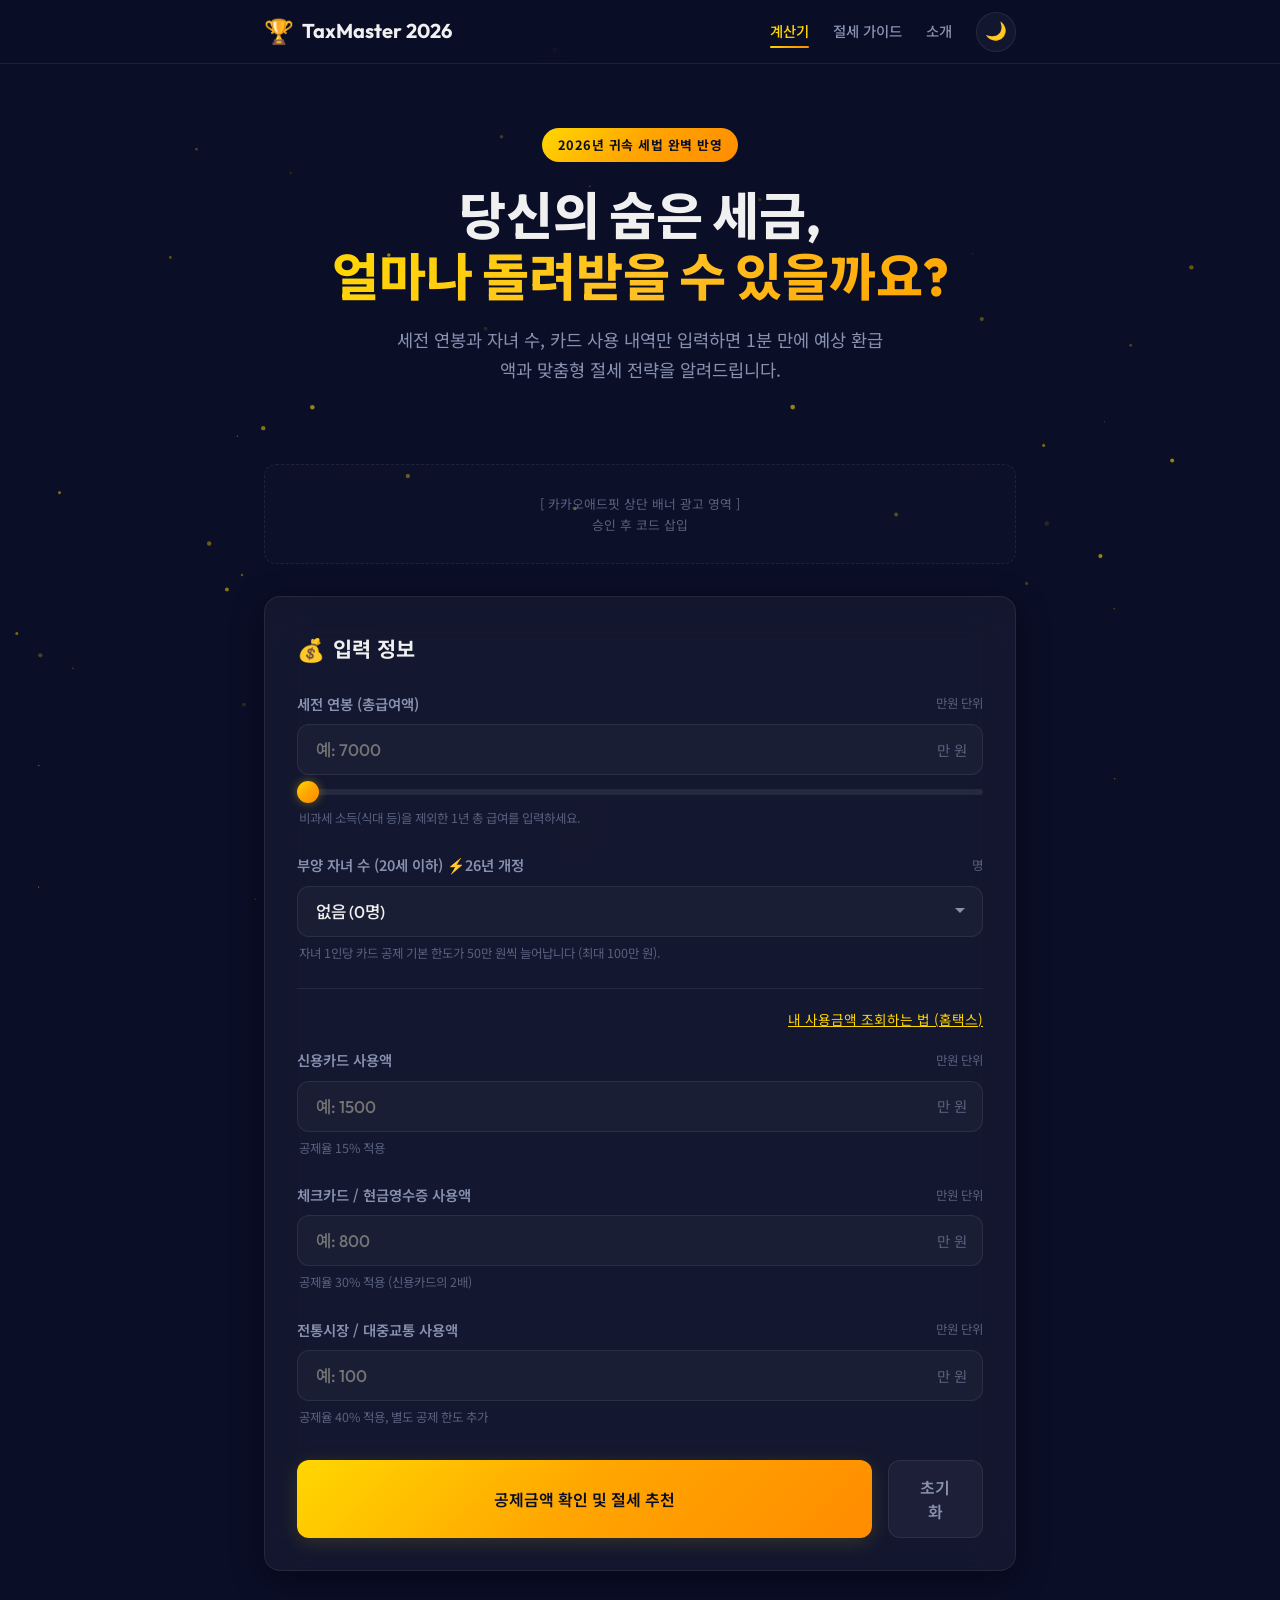
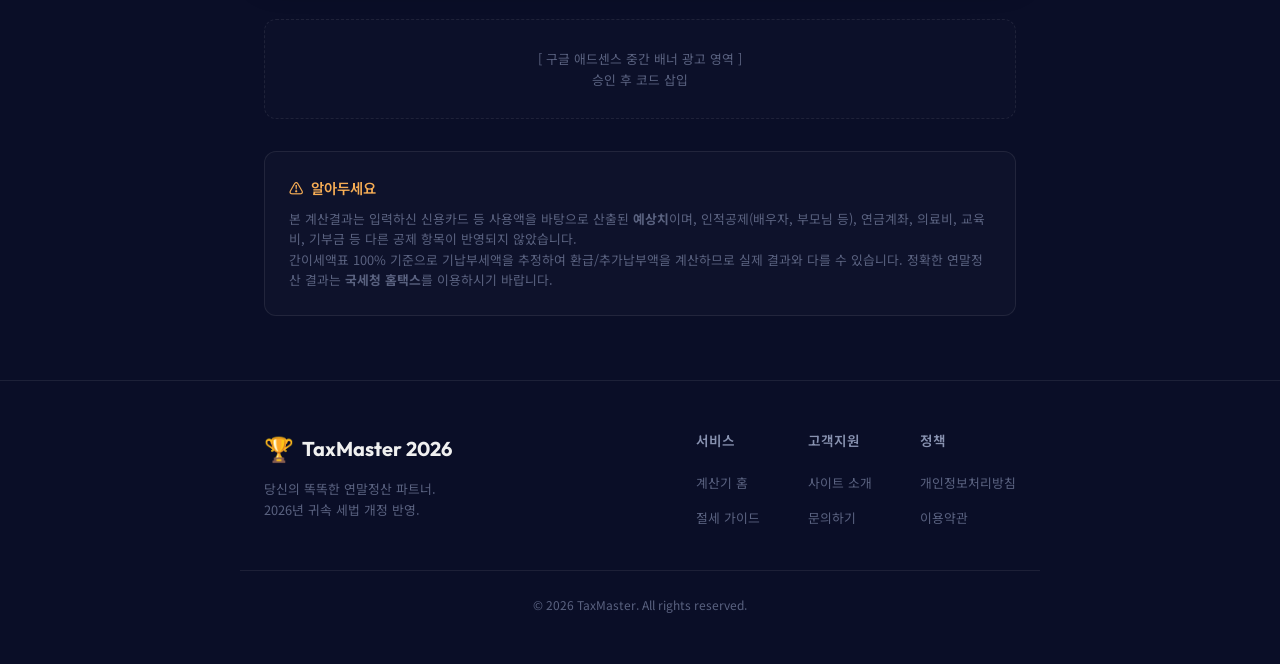
==== index.html @ 2ba4ce47 "Initial commit: TaxMaster 2026 Calculator" ====
<!DOCTYPE html>
<html lang="ko" data-theme="dark">
<head>
  <meta charset="UTF-8">
  <meta name="viewport" content="width=device-width, initial-scale=1.0">
  <title>2026 연말정산 절세 도우미 | 예상 환급액 계산기</title>
  <meta name="description" content="2026년 귀속 연말정산 절세 도우미. 세전 연봉, 부양 자녀 수, 신용카드, 현금영수증 사용액을 입력하고 예상 환급액과 절세 추천사항을 확인하세요.">
  <meta name="keywords" content="2026 연말정산, 연말정산 계산기, 신용카드 소득공제, 절세 도우미, 환급액 계산">
  
  <!-- Fonts -->
  <link rel="preconnect" href="https://fonts.googleapis.com">
  <link rel="preconnect" href="https://fonts.gstatic.com" crossorigin>
  <link href="https://fonts.googleapis.com/css2?family=Noto+Sans+KR:wght@400;500;700&family=Outfit:wght@400;600;700;800&display=swap" rel="stylesheet">
  
  <!-- CSS -->
  <link rel="stylesheet" href="css/style.css">
</head>
<body>
  <!-- Background Particles -->
  <canvas id="particles"></canvas>

  <!-- Header -->
  <header class="header">
    <div class="container">
      <a href="index.html" class="logo">
        <span class="logo-icon">🏆</span>
        <span>TaxMaster 2026</span>
      </a>
      
      <button id="menuToggle" class="menu-toggle">☰</button>
      
      <nav id="navMenu" class="nav">
        <a href="index.html" class="active">계산기</a>
        <a href="guide.html">절세 가이드</a>
        <a href="about.html">소개</a>
        <div class="header-actions">
          <button id="themeToggle" class="theme-toggle" aria-label="테마 전환">🌙</button>
        </div>
      </nav>
    </div>
  </header>

  <!-- Hero -->
  <section class="hero container">
    <div class="hero-badge">2026년 귀속 세법 완벽 반영</div>
    <h1>당신의 숨은 세금,<br><span class="gold-text">얼마나 돌려받을 수 있을까요?</span></h1>
    <p>세전 연봉과 자녀 수, 카드 사용 내역만 입력하면 1분 만에 예상 환급액과 맞춤형 절세 전략을 알려드립니다.</p>
  </section>

  <!-- AD AREA (Top) -->
  <div class="container">
    <div class="ad-slot">
      <!-- 카카오 애드핏 광고 슬롯 (임시 placeholder) -->
      [ 카카오애드핏 상단 배너 광고 영역 ]<br>승인 후 코드 삽입
      <!-- 실제 적용 시 아래 코드 사용
      <ins class="kakao_ad_area" style="display:none;" data-ad-unit="YOUR_ID" data-ad-width="320" data-ad-height="100"></ins>
      <script type="text/javascript" src="//t1.daumcdn.net/kas/static/ba.min.js" async></script>
      -->
    </div>
  </div>

  <!-- Calculator Input -->
  <main class="container calculator-section">
    <div class="glass-card">
      <div class="section-title">
        <span class="icon">💰</span> 입력 정보
      </div>
      
      <!-- Input 1: Gross Salary -->
      <div class="input-group">
        <label for="inputGross">
          <span>세전 연봉 (총급여액)</span>
          <span class="unit">만원 단위</span>
        </label>
        <div class="input-wrapper">
          <input type="text" id="inputGross" placeholder="예: 7000">
          <span class="suffix">만 원</span>
        </div>
        <input type="range" id="sliderGross" min="0" max="3000" step="10" value="0">
        <div class="input-hint">비과세 소득(식대 등)을 제외한 1년 총 급여를 입력하세요.</div>
      </div>
      
      <!-- Input 2: Children -->
      <div class="input-group">
        <label for="inputChildren">
          <span>부양 자녀 수 (20세 이하) ⚡️26년 개정</span>
          <span class="unit">명</span>
        </label>
        <div class="input-wrapper">
          <select id="inputChildren">
            <option value="0">없음 (0명)</option>
            <option value="1">1명 (+50만 원 공제 한도 확대)</option>
            <option value="2">2명 이상 (+100만 원 공제 한도 확대)</option>
          </select>
        </div>
        <div class="input-hint">자녀 1인당 카드 공제 기본 한도가 50만 원씩 늘어납니다 (최대 100만 원).</div>
      </div>

      <div class="detail-divider"></div>

      <!-- Helper text -->
      <div style="margin-bottom: var(--space-md); text-align: right;">
        <button id="hometaxBtn" class="hometax-link-btn">내 사용금액 조회하는 법 (홈택스)</button>
      </div>

      <!-- Input 3: Credit Card -->
      <div class="input-group">
        <label for="inputCredit">
          <span>신용카드 사용액</span>
          <span class="unit">만원 단위</span>
        </label>
        <div class="input-wrapper">
          <input type="text" id="inputCredit" placeholder="예: 1500">
          <span class="suffix">만 원</span>
        </div>
        <div class="input-hint">공제율 15% 적용</div>
      </div>

      <!-- Input 4: Debit / Cash -->
      <div class="input-group">
        <label for="inputDebit">
          <span>체크카드 / 현금영수증 사용액</span>
          <span class="unit">만원 단위</span>
        </label>
        <div class="input-wrapper">
          <input type="text" id="inputDebit" placeholder="예: 800">
          <span class="suffix">만 원</span>
        </div>
        <div class="input-hint">공제율 30% 적용 (신용카드의 2배)</div>
      </div>

      <!-- Input 5: Market / Transport -->
      <div class="input-group">
        <label for="inputMarket">
          <span>전통시장 / 대중교통 사용액</span>
          <span class="unit">만원 단위</span>
        </label>
        <div class="input-wrapper">
          <input type="text" id="inputMarket" placeholder="예: 100">
          <span class="suffix">만 원</span>
        </div>
        <div class="input-hint">공제율 40% 적용, 별도 공제 한도 추가</div>
      </div>

      <!-- Buttons -->
      <div class="btn-group">
        <button id="calcBtn" class="btn btn-primary btn-full">공제금액 확인 및 절세 추천</button>
        <button id="resetBtn" class="btn btn-secondary">초기화</button>
      </div>
    </div>
  </main>

  <!-- Result Section -->
  <section id="resultSection" class="container result-section hidden">
    <!-- Summary Cards -->
    <div class="summary-cards">
      <div class="summary-card deduction">
        <div class="card-label">총 소득공제 예상액</div>
        <div>
          <span id="outTotalDeduction" class="card-value">0</span>
          <span class="card-unit">만 원</span>
        </div>
      </div>
      <div class="summary-card neutral">
        <div class="card-label">예상 결정세액 (연간)</div>
        <div>
          <span id="outDeterminedTax" class="card-value">0</span>
          <span class="card-unit">만 원</span>
        </div>
      </div>
      <div id="diffCard" class="summary-card refund">
        <div id="outDifferenceLabel" class="card-label">예상 환급액</div>
        <div>
          <span id="outDifferenceAmount" class="card-value">0</span>
          <span class="card-unit">만 원</span>
        </div>
      </div>
    </div>

    <!-- Detail Progress -->
    <div class="detail-card">
      <div class="detail-title">
        <span class="icon">📈</span> 공제 한도 달성률
      </div>
      
      <div class="progress-item">
        <div class="progress-header">
          <div class="progress-label">기본 공제 한도 (자녀 수 반영)</div>
          <div id="textBaseLimit" class="progress-value">0 / 0 만 원</div>
        </div>
        <div class="progress-bar">
          <div id="progBaseLimit" class="progress-fill info" style="width: 0%;"></div>
        </div>
      </div>

      <div class="progress-item">
        <div class="progress-header">
          <div class="progress-label">추가 공제 한도 (전통시장/대중교통)</div>
          <div id="textAddLimit" class="progress-value">0 / 0 만 원</div>
        </div>
        <div class="progress-bar">
          <div id="progAddLimit" class="progress-fill success" style="width: 0%;"></div>
        </div>
      </div>
    </div>

    <!-- Recommendations -->
    <div class="detail-card">
      <div class="detail-title">
        <span class="icon">💡</span> 맞춤 절세 추천사항
      </div>
      <ul id="recommendationsList" class="recommendation-list">
        <!-- Rendered via JS -->
      </ul>
    </div>
  </section>

  <!-- AD AREA (Middle) -->
  <div class="container">
    <div class="ad-slot">
      <!-- 구글 애드센스 광고 슬롯 (임시 placeholder) -->
      [ 구글 애드센스 중간 배너 광고 영역 ]<br>승인 후 코드 삽입
    </div>
  </div>

  <!-- Disclaimer -->
  <section class="container">
    <div class="disclaimer">
      <div class="disclaimer-title">
        <span class="icon">⚠️</span> 알아두세요
      </div>
      <p>
        본 계산결과는 입력하신 신용카드 등 사용액을 바탕으로 산출된 <strong>예상치</strong>이며, 인적공제(배우자, 부모님 등), 연금계좌, 의료비, 교육비, 기부금 등 다른 공제 항목이 반영되지 않았습니다.<br>
        간이세액표 100% 기준으로 기납부세액을 추정하여 환급/추가납부액을 계산하므로 실제 결과와 다를 수 있습니다. 정확한 연말정산 결과는 <strong>국세청 홈택스</strong>를 이용하시기 바랍니다.
      </p>
    </div>
  </section>

  <!-- Footer -->
  <footer class="footer">
    <div class="container footer-content">
      <div class="footer-brand">
        <a href="index.html" class="logo">
          <span class="logo-icon">🏆</span>
          <span>TaxMaster 2026</span>
        </a>
        <p>당신의 똑똑한 연말정산 파트너.<br>2026년 귀속 세법 개정 반영.</p>
      </div>
      <div class="footer-links">
        <div class="footer-link-group">
          <h4>서비스</h4>
          <ul>
            <li><a href="index.html">계산기 홈</a></li>
            <li><a href="guide.html">절세 가이드</a></li>
          </ul>
        </div>
        <div class="footer-link-group">
          <h4>고객지원</h4>
          <ul>
            <li><a href="about.html">사이트 소개</a></li>
            <li><a href="contact.html">문의하기</a></li>
          </ul>
        </div>
        <div class="footer-link-group">
          <h4>정책</h4>
          <ul>
            <li><a href="privacy.html">개인정보처리방침</a></li>
            <li><a href="terms.html">이용약관</a></li>
          </ul>
        </div>
      </div>
    </div>
    <div class="container footer-bottom">
      &copy; 2026 TaxMaster. All rights reserved.
    </div>
  </footer>

  <!-- Modal (Hometax Guide) -->
  <div id="hometaxModal" class="modal-overlay">
    <div class="modal">
      <div class="modal-header">
        <h3>국세청 홈택스 조회 방법</h3>
        <button id="closeModal" class="modal-close">&times;</button>
      </div>
      <div class="modal-body">
        <p>자동 입력을 위해서는 공인인증서가 필요하여 개인정보 보호를 위해 지원하지 않습니다. <strong>홈택스에서 1분 만에 확인</strong>하고 직접 입력해 보세요!</p>
        <ol>
          <li><a href="https://www.hometax.go.kr" target="_blank" class="text-gold">국세청 홈택스(hometax.go.kr)</a>에 접속하여 로그인합니다.</li>
          <li>상단 메뉴에서 <strong>[장려금·연말정산·전자기부금] &gt; [연말정산간소화]</strong> 메뉴로 들어갑니다.</li>
          <li>소득·세액공제 자료 조회 버튼을 클릭합니다.</li>
          <li>목록 중 <strong>[신용카드], [직불카드등(체크/현금영수증)], [전통시장/대중교통]</strong> 항목의 금액을 확인합니다.</li>
          <li>확인된 금액을 이 계산기에 만원 단위로 입력해주세요. (예: 1,500,000원 -> 150)</li>
        </ol>
      </div>
    </div>
  </div>

  <!-- Scripts -->
  <script src="js/storage.js"></script>
  <script src="js/calculator.js"></script>
  <script src="js/ui.js"></script>
</body>
</html>
---- css/style.css ----
/* ===================================
   2026 연말정산 절세 도우미
   Golden Wealth Design System
   =================================== */

/* ---- CSS Custom Properties ---- */
:root {
  --bg-primary: #0a0e27;
  --bg-secondary: #0f1535;
  --bg-tertiary: #1a1f4e;
  --glass-bg: rgba(255, 255, 255, 0.04);
  --glass-bg-hover: rgba(255, 255, 255, 0.07);
  --glass-border: rgba(255, 255, 255, 0.08);

  --gold-1: #FFD700;
  --gold-2: #FFA500;
  --gold-3: #DAA520;
  --gold-gradient: linear-gradient(135deg, #FFD700 0%, #FFA500 50%, #FF8C00 100%);
  --gold-gradient-text: linear-gradient(135deg, #FFD700, #FFC125, #FFA500);
  --gold-glow: 0 0 20px rgba(255, 215, 0, 0.3);

  --text-primary: #f0f0f0;
  --text-secondary: #8892b0;
  --text-muted: #5a6280;

  --success: #48bb78;
  --success-bg: rgba(72, 187, 120, 0.1);
  --danger: #fc8181;
  --danger-bg: rgba(252, 129, 129, 0.1);
  --info: #63b3ed;
  --info-bg: rgba(99, 179, 237, 0.1);
  --warning: #f6ad55;

  --space-xs: 4px;
  --space-sm: 8px;
  --space-md: 16px;
  --space-lg: 24px;
  --space-xl: 32px;
  --space-2xl: 48px;
  --space-3xl: 64px;

  --font-sans: 'Noto Sans KR', -apple-system, BlinkMacSystemFont, sans-serif;
  --font-display: 'Outfit', var(--font-sans);

  --radius-sm: 8px;
  --radius-md: 12px;
  --radius-lg: 16px;
  --radius-xl: 24px;
  --radius-full: 9999px;

  --shadow-sm: 0 2px 8px rgba(0, 0, 0, 0.2);
  --shadow-md: 0 4px 16px rgba(0, 0, 0, 0.3);
  --shadow-lg: 0 8px 32px rgba(0, 0, 0, 0.4);
  --shadow-gold: 0 4px 20px rgba(255, 215, 0, 0.15);

  --transition-fast: 150ms cubic-bezier(0.4, 0, 0.2, 1);
  --transition-base: 300ms cubic-bezier(0.4, 0, 0.2, 1);
  --transition-slow: 500ms cubic-bezier(0.4, 0, 0.2, 1);

  --max-width: 800px;
  --header-height: 64px;
}

/* ---- Light Mode ---- */
[data-theme="light"] {
  --bg-primary: #f5f5f0;
  --bg-secondary: #ffffff;
  --bg-tertiary: #e8e8e0;
  --glass-bg: rgba(255, 255, 255, 0.7);
  --glass-bg-hover: rgba(255, 255, 255, 0.85);
  --glass-border: rgba(0, 0, 0, 0.08);
  --gold-gradient: linear-gradient(135deg, #B8860B 0%, #DAA520 50%, #CD853F 100%);
  --gold-gradient-text: linear-gradient(135deg, #B8860B, #CD853F, #8B6914);
  --gold-glow: 0 0 20px rgba(184, 134, 11, 0.2);
  --gold-1: #B8860B;
  --gold-2: #DAA520;
  --text-primary: #1a1a2e;
  --text-secondary: #4a5568;
  --text-muted: #a0aec0;
  --shadow-sm: 0 2px 8px rgba(0, 0, 0, 0.06);
  --shadow-md: 0 4px 16px rgba(0, 0, 0, 0.08);
  --shadow-lg: 0 8px 32px rgba(0, 0, 0, 0.1);
  --shadow-gold: 0 4px 20px rgba(184, 134, 11, 0.1);
}

/* ---- Reset & Base ---- */
*, *::before, *::after {
  margin: 0;
  padding: 0;
  box-sizing: border-box;
}

html {
  font-size: 16px;
  scroll-behavior: smooth;
  -webkit-font-smoothing: antialiased;
  -moz-osx-font-smoothing: grayscale;
}

body {
  font-family: var(--font-sans);
  background-color: var(--bg-primary);
  color: var(--text-primary);
  line-height: 1.7;
  min-height: 100vh;
  overflow-x: hidden;
  transition: background-color var(--transition-base), color var(--transition-base);
}

a {
  color: var(--gold-1);
  text-decoration: none;
  transition: color var(--transition-fast);
}
a:hover { color: var(--gold-2); }

input[type="number"]::-webkit-inner-spin-button,
input[type="number"]::-webkit-outer-spin-button {
  -webkit-appearance: none;
  margin: 0;
}
input[type="number"] { -moz-appearance: textfield; }

/* ---- Particle Canvas ---- */
#particles {
  position: fixed;
  top: 0;
  left: 0;
  width: 100%;
  height: 100%;
  pointer-events: none;
  z-index: 0;
}

/* ---- Layout ---- */
.container {
  max-width: var(--max-width);
  margin: 0 auto;
  padding: 0 var(--space-lg);
  position: relative;
  z-index: 1;
}

/* ---- Header ---- */
.header {
  position: sticky;
  top: 0;
  z-index: 100;
  backdrop-filter: blur(20px);
  -webkit-backdrop-filter: blur(20px);
  background: rgba(10, 14, 39, 0.8);
  border-bottom: 1px solid var(--glass-border);
  height: var(--header-height);
  transition: background var(--transition-base);
}
[data-theme="light"] .header {
  background: rgba(245, 245, 240, 0.85);
}
.header .container {
  display: flex;
  align-items: center;
  justify-content: space-between;
  height: 100%;
}
.logo {
  display: flex;
  align-items: center;
  gap: var(--space-sm);
  font-family: var(--font-display);
  font-weight: 700;
  font-size: 1.25rem;
  color: var(--text-primary);
  text-decoration: none;
}
.logo-icon { font-size: 1.5rem; }
.nav {
  display: flex;
  align-items: center;
  gap: var(--space-lg);
}
.nav a {
  color: var(--text-secondary);
  font-size: 0.9rem;
  font-weight: 500;
  transition: color var(--transition-fast);
  position: relative;
}
.nav a:hover,
.nav a.active {
  color: var(--gold-1);
}
.nav a.active::after {
  content: '';
  position: absolute;
  bottom: -4px;
  left: 0;
  right: 0;
  height: 2px;
  background: var(--gold-gradient);
  border-radius: var(--radius-full);
}
.header-actions {
  display: flex;
  align-items: center;
  gap: var(--space-sm);
}
.theme-toggle {
  background: var(--glass-bg);
  border: 1px solid var(--glass-border);
  color: var(--text-primary);
  width: 40px;
  height: 40px;
  border-radius: var(--radius-full);
  cursor: pointer;
  display: flex;
  align-items: center;
  justify-content: center;
  font-size: 1.1rem;
  transition: var(--transition-fast);
}
.theme-toggle:hover {
  background: var(--glass-bg-hover);
  border-color: var(--gold-1);
}
.menu-toggle {
  display: none;
  background: none;
  border: none;
  color: var(--text-primary);
  font-size: 1.5rem;
  cursor: pointer;
  padding: 4px;
}

/* ---- Hero ---- */
.hero {
  text-align: center;
  padding: var(--space-3xl) 0 var(--space-2xl);
}
.hero-badge {
  display: inline-block;
  background: var(--gold-gradient);
  color: #0a0e27;
  font-size: 0.8rem;
  font-weight: 700;
  padding: 6px 16px;
  border-radius: var(--radius-full);
  margin-bottom: var(--space-lg);
  letter-spacing: 0.5px;
}
.hero h1 {
  font-family: var(--font-display);
  font-size: clamp(2rem, 5vw, 3.2rem);
  font-weight: 800;
  line-height: 1.2;
  margin-bottom: var(--space-md);
}
.gold-text {
  background: var(--gold-gradient-text);
  -webkit-background-clip: text;
  -webkit-text-fill-color: transparent;
  background-clip: text;
}
.hero p {
  font-size: 1.1rem;
  color: var(--text-secondary);
  max-width: 500px;
  margin: 0 auto;
}

/* ---- Glass Card ---- */
.glass-card {
  background: var(--glass-bg);
  backdrop-filter: blur(20px);
  -webkit-backdrop-filter: blur(20px);
  border: 1px solid var(--glass-border);
  border-radius: var(--radius-lg);
  padding: var(--space-xl);
  box-shadow: var(--shadow-lg);
  transition: var(--transition-base);
}
.glass-card:hover {
  border-color: rgba(255, 215, 0, 0.15);
}

/* ---- Calculator Section ---- */
.calculator-section {
  margin-bottom: var(--space-2xl);
}
.section-title {
  display: flex;
  align-items: center;
  gap: var(--space-sm);
  font-size: 1.3rem;
  font-weight: 700;
  margin-bottom: var(--space-lg);
}
.section-title .icon { font-size: 1.4rem; }

/* ---- Input Groups ---- */
.input-group {
  margin-bottom: var(--space-lg);
}
.input-group label {
  display: flex;
  align-items: center;
  justify-content: space-between;
  font-size: 0.9rem;
  font-weight: 600;
  color: var(--text-secondary);
  margin-bottom: var(--space-sm);
}
.input-group label .unit {
  font-size: 0.78rem;
  font-weight: 400;
  color: var(--text-muted);
}
.input-wrapper {
  position: relative;
}
.input-wrapper input[type="text"],
.input-wrapper input[type="number"],
.input-wrapper select {
  width: 100%;
  padding: 14px 60px 14px 18px;
  background: rgba(255, 255, 255, 0.03);
  border: 1px solid var(--glass-border);
  border-radius: var(--radius-md);
  color: var(--text-primary);
  font-size: 1.05rem;
  font-family: var(--font-display);
  font-weight: 500;
  transition: var(--transition-fast);
  outline: none;
}
[data-theme="light"] .input-wrapper input[type="text"],
[data-theme="light"] .input-wrapper input[type="number"],
[data-theme="light"] .input-wrapper select {
  background: rgba(0, 0, 0, 0.02);
}
.input-wrapper input:focus,
.input-wrapper select:focus {
  border-color: var(--gold-1);
  box-shadow: var(--gold-glow);
  background: rgba(255, 215, 0, 0.03);
}
.input-wrapper .suffix {
  position: absolute;
  right: 16px;
  top: 50%;
  transform: translateY(-50%);
  color: var(--text-muted);
  font-size: 0.9rem;
  pointer-events: none;
}
.input-wrapper select {
  cursor: pointer;
  appearance: none;
  -webkit-appearance: none;
  padding-right: 40px;
  background-image: url("data:image/svg+xml,%3Csvg xmlns='http://www.w3.org/2000/svg' width='12' height='12' viewBox='0 0 12 12'%3E%3Cpath fill='%238892b0' d='M6 8L1 3h10z'/%3E%3C/svg%3E");
  background-repeat: no-repeat;
  background-position: right 16px center;
}
.input-wrapper select option {
  background: var(--bg-secondary);
  color: var(--text-primary);
}
[data-theme="light"] .input-wrapper select option {
  background: #fff;
  color: #1a1a2e;
}
.input-hint {
  font-size: 0.78rem;
  color: var(--text-muted);
  margin-top: 6px;
  padding-left: 2px;
}

/* ---- Slider ---- */
input[type="range"] {
  -webkit-appearance: none;
  width: 100%;
  height: 6px;
  background: var(--glass-border);
  border-radius: var(--radius-full);
  outline: none;
  margin-top: var(--space-sm);
  cursor: pointer;
}
input[type="range"]::-webkit-slider-thumb {
  -webkit-appearance: none;
  width: 22px;
  height: 22px;
  background: var(--gold-gradient);
  border-radius: 50%;
  cursor: pointer;
  box-shadow: 0 0 10px rgba(255, 215, 0, 0.4);
  transition: transform var(--transition-fast);
}
input[type="range"]::-webkit-slider-thumb:hover {
  transform: scale(1.2);
}
input[type="range"]::-moz-range-thumb {
  width: 22px;
  height: 22px;
  background: var(--gold-gradient);
  border-radius: 50%;
  cursor: pointer;
  border: none;
  box-shadow: 0 0 10px rgba(255, 215, 0, 0.4);
}

/* ---- Buttons ---- */
.btn {
  display: inline-flex;
  align-items: center;
  justify-content: center;
  gap: var(--space-sm);
  padding: 14px 28px;
  border-radius: var(--radius-md);
  font-size: 1rem;
  font-weight: 600;
  font-family: var(--font-sans);
  cursor: pointer;
  border: none;
  transition: var(--transition-base);
  position: relative;
  overflow: hidden;
}
.btn-primary {
  background: var(--gold-gradient);
  color: #0a0e27;
  box-shadow: var(--shadow-gold);
}
.btn-primary:hover {
  transform: translateY(-2px);
  box-shadow: 0 6px 30px rgba(255, 215, 0, 0.3);
}
.btn-primary:active { transform: translateY(0); }
.btn-secondary {
  background: var(--glass-bg);
  color: var(--text-secondary);
  border: 1px solid var(--glass-border);
}
.btn-secondary:hover {
  background: var(--glass-bg-hover);
  color: var(--text-primary);
  border-color: rgba(255, 255, 255, 0.15);
}
.btn-group {
  display: flex;
  gap: var(--space-md);
  margin-top: var(--space-xl);
}
.btn-full { width: 100%; }

/* ---- Result Section ---- */
.result-section {
  margin-top: var(--space-2xl);
  margin-bottom: var(--space-2xl);
}
.result-section.hidden { display: none; }

/* Summary Cards */
.summary-cards {
  display: grid;
  grid-template-columns: repeat(3, 1fr);
  gap: var(--space-md);
  margin-bottom: var(--space-xl);
}
.summary-card {
  background: var(--glass-bg);
  border: 1px solid var(--glass-border);
  border-radius: var(--radius-lg);
  padding: var(--space-lg);
  text-align: center;
  transition: var(--transition-base);
  animation: slideUp var(--transition-slow) ease-out both;
}
.summary-card:hover {
  transform: translateY(-4px);
  border-color: rgba(255, 215, 0, 0.2);
  box-shadow: var(--shadow-gold);
}
.summary-card .card-label {
  font-size: 0.85rem;
  color: var(--text-secondary);
  margin-bottom: var(--space-sm);
}
.summary-card .card-value {
  font-family: var(--font-display);
  font-size: 1.6rem;
  font-weight: 700;
}
.summary-card .card-unit {
  font-size: 0.9rem;
  font-weight: 400;
  color: var(--text-secondary);
  margin-left: 4px;
}
.summary-card.refund .card-value { color: var(--success); }
.summary-card.additional .card-value { color: var(--danger); }
.summary-card.deduction .card-value { color: var(--gold-1); }
.summary-card.neutral .card-value { color: var(--text-primary); }

/* Detail Cards */
.detail-card {
  background: var(--glass-bg);
  border: 1px solid var(--glass-border);
  border-radius: var(--radius-lg);
  padding: var(--space-xl);
  margin-bottom: var(--space-lg);
  animation: slideUp var(--transition-slow) ease-out both;
}
.detail-card:nth-child(2) { animation-delay: 100ms; }
.detail-card:nth-child(3) { animation-delay: 200ms; }
.detail-card:nth-child(4) { animation-delay: 300ms; }
.detail-title {
  display: flex;
  align-items: center;
  gap: var(--space-sm);
  font-size: 1.1rem;
  font-weight: 700;
  margin-bottom: var(--space-lg);
}

/* Progress Bars */
.progress-item { margin-bottom: var(--space-md); }
.progress-header {
  display: flex;
  justify-content: space-between;
  align-items: center;
  margin-bottom: 6px;
}
.progress-label {
  font-size: 0.85rem;
  color: var(--text-secondary);
}
.progress-value {
  font-family: var(--font-display);
  font-size: 0.85rem;
  font-weight: 600;
  color: var(--text-primary);
}
.progress-bar {
  height: 8px;
  background: rgba(255, 255, 255, 0.05);
  border-radius: var(--radius-full);
  overflow: hidden;
}
[data-theme="light"] .progress-bar {
  background: rgba(0, 0, 0, 0.06);
}
.progress-fill {
  height: 100%;
  border-radius: var(--radius-full);
  background: var(--gold-gradient);
  transition: width 1s cubic-bezier(0.4, 0, 0.2, 1);
  width: 0;
}
.progress-fill.success { background: linear-gradient(90deg, #48bb78, #38a169); }
.progress-fill.info { background: linear-gradient(90deg, #63b3ed, #4299e1); }
.detail-divider {
  border: none;
  border-top: 1px solid var(--glass-border);
  margin: var(--space-md) 0;
}

/* Recommendations */
.recommendation-list { list-style: none; }
.recommendation-item {
  display: flex;
  gap: var(--space-md);
  padding: var(--space-md);
  background: rgba(255, 255, 255, 0.02);
  border-radius: var(--radius-md);
  margin-bottom: var(--space-sm);
  border-left: 3px solid var(--gold-1);
  transition: var(--transition-fast);
  animation: slideUp var(--transition-slow) ease-out both;
}
[data-theme="light"] .recommendation-item {
  background: rgba(0, 0, 0, 0.02);
}
.recommendation-item:hover {
  background: rgba(255, 215, 0, 0.03);
}
.recommendation-item .rec-icon {
  font-size: 1.2rem;
  flex-shrink: 0;
  margin-top: 2px;
}
.recommendation-item .rec-text {
  font-size: 0.9rem;
  color: var(--text-secondary);
  line-height: 1.6;
}
.recommendation-item .rec-text strong { color: var(--gold-1); font-weight: 600; }
.recommendation-item.success { border-left-color: var(--success); }
.recommendation-item.success .rec-text strong { color: var(--success); }
.recommendation-item.warning { border-left-color: var(--warning); }
.recommendation-item.danger { border-left-color: var(--danger); }
.recommendation-item.danger .rec-text strong { color: var(--danger); }
.recommendation-item.info { border-left-color: var(--info); }

/* ---- Ad Slots ---- */
.ad-slot {
  margin: var(--space-xl) 0;
  padding: var(--space-lg);
  border: 1px dashed var(--glass-border);
  border-radius: var(--radius-md);
  text-align: center;
  color: var(--text-muted);
  font-size: 0.8rem;
  min-height: 100px;
  display: flex;
  align-items: center;
  justify-content: center;
  background: rgba(255, 255, 255, 0.01);
}

/* ---- Disclaimer ---- */
.disclaimer {
  background: rgba(255, 255, 255, 0.02);
  border: 1px solid var(--glass-border);
  border-radius: var(--radius-md);
  padding: var(--space-lg);
  margin: var(--space-xl) 0;
}
[data-theme="light"] .disclaimer {
  background: rgba(0, 0, 0, 0.02);
}
.disclaimer-title {
  display: flex;
  align-items: center;
  gap: var(--space-sm);
  font-size: 0.9rem;
  font-weight: 600;
  color: var(--warning);
  margin-bottom: var(--space-sm);
}
.disclaimer p {
  font-size: 0.8rem;
  color: var(--text-muted);
  line-height: 1.6;
}

/* ---- Footer ---- */
.footer {
  border-top: 1px solid var(--glass-border);
  padding: var(--space-2xl) 0;
  margin-top: var(--space-3xl);
}
.footer-content {
  display: flex;
  justify-content: space-between;
  align-items: flex-start;
  flex-wrap: wrap;
  gap: var(--space-xl);
}
.footer-brand { flex: 1; min-width: 200px; }
.footer-brand .logo { margin-bottom: var(--space-sm); }
.footer-brand p {
  font-size: 0.8rem;
  color: var(--text-muted);
  max-width: 300px;
}
.footer-links {
  display: flex;
  gap: var(--space-2xl);
}
.footer-link-group h4 {
  font-size: 0.85rem;
  font-weight: 600;
  color: var(--text-secondary);
  margin-bottom: var(--space-md);
}
.footer-link-group ul { list-style: none; }
.footer-link-group li { margin-bottom: var(--space-sm); }
.footer-link-group a {
  font-size: 0.8rem;
  color: var(--text-muted);
  transition: color var(--transition-fast);
}
.footer-link-group a:hover { color: var(--gold-1); }
.footer-bottom {
  margin-top: var(--space-xl);
  padding-top: var(--space-lg);
  border-top: 1px solid var(--glass-border);
  text-align: center;
  font-size: 0.75rem;
  color: var(--text-muted);
}

/* ---- Modal ---- */
.modal-overlay {
  position: fixed;
  top: 0; left: 0;
  width: 100%; height: 100%;
  background: rgba(0, 0, 0, 0.6);
  backdrop-filter: blur(4px);
  z-index: 1000;
  display: flex;
  align-items: center;
  justify-content: center;
  opacity: 0;
  visibility: hidden;
  transition: var(--transition-base);
}
.modal-overlay.active {
  opacity: 1;
  visibility: visible;
}
.modal {
  background: var(--bg-secondary);
  border: 1px solid var(--glass-border);
  border-radius: var(--radius-lg);
  padding: var(--space-xl);
  max-width: 500px;
  width: 90%;
  max-height: 80vh;
  overflow-y: auto;
  transform: translateY(20px);
  transition: transform var(--transition-base);
}
[data-theme="light"] .modal {
  background: #fff;
}
.modal-overlay.active .modal {
  transform: translateY(0);
}
.modal-header {
  display: flex;
  justify-content: space-between;
  align-items: center;
  margin-bottom: var(--space-lg);
}
.modal-header h3 { font-size: 1.1rem; font-weight: 700; }
.modal-close {
  background: none;
  border: none;
  color: var(--text-secondary);
  font-size: 1.5rem;
  cursor: pointer;
  transition: color var(--transition-fast);
  line-height: 1;
}
.modal-close:hover { color: var(--text-primary); }
.modal-body p,
.modal-body ol {
  font-size: 0.9rem;
  color: var(--text-secondary);
  margin-bottom: var(--space-md);
  line-height: 1.7;
}
.modal-body ol { padding-left: var(--space-lg); }
.modal-body li { margin-bottom: var(--space-sm); }

/* ---- Coin Rain ---- */
.coin {
  position: fixed;
  top: -40px;
  font-size: 1.5rem;
  z-index: 9999;
  pointer-events: none;
  animation: coinFall linear forwards;
}
@keyframes coinFall {
  0% { opacity: 1; transform: translateY(0) rotate(0deg); }
  100% { opacity: 0; transform: translateY(100vh) rotate(720deg); }
}

/* ---- Animations ---- */
@keyframes slideUp {
  from { opacity: 0; transform: translateY(30px); }
  to { opacity: 1; transform: translateY(0); }
}
@keyframes fadeIn {
  from { opacity: 0; }
  to { opacity: 1; }
}
@keyframes pulse {
  0%, 100% { opacity: 1; }
  50% { opacity: 0.7; }
}
.animate-slide-up { animation: slideUp var(--transition-slow) ease-out both; }

/* ---- Content Pages ---- */
.content-page {
  padding: var(--space-2xl) 0;
  min-height: calc(100vh - var(--header-height) - 200px);
}
.content-page h1 {
  font-family: var(--font-display);
  font-size: 2rem;
  font-weight: 800;
  margin-bottom: var(--space-lg);
}
.content-page h2 {
  font-size: 1.3rem;
  font-weight: 700;
  margin-top: var(--space-xl);
  margin-bottom: var(--space-md);
  color: var(--gold-1);
}
.content-page h3 {
  font-size: 1.1rem;
  font-weight: 600;
  margin-top: var(--space-lg);
  margin-bottom: var(--space-sm);
}
.content-page p {
  color: var(--text-secondary);
  margin-bottom: var(--space-md);
  line-height: 1.8;
}
.content-page ul,
.content-page ol {
  color: var(--text-secondary);
  padding-left: var(--space-lg);
  margin-bottom: var(--space-md);
}
.content-page li {
  margin-bottom: var(--space-sm);
  line-height: 1.7;
}
.content-page strong { color: var(--text-primary); }
.content-page .last-updated {
  font-size: 0.8rem;
  color: var(--text-muted);
  margin-bottom: var(--space-xl);
}

/* Guide Table */
.guide-table {
  width: 100%;
  border-collapse: collapse;
  margin: var(--space-md) 0;
  font-size: 0.9rem;
}
.guide-table th {
  background: var(--glass-bg);
  padding: var(--space-sm) var(--space-md);
  text-align: left;
  font-weight: 600;
  border-bottom: 2px solid var(--gold-1);
  color: var(--text-primary);
}
.guide-table td {
  padding: var(--space-sm) var(--space-md);
  border-bottom: 1px solid var(--glass-border);
  color: var(--text-secondary);
}
.guide-table tr:hover td {
  background: rgba(255, 215, 0, 0.02);
}

/* Accordion */
.accordion-item {
  border: 1px solid var(--glass-border);
  border-radius: var(--radius-md);
  margin-bottom: var(--space-sm);
  overflow: hidden;
}
.accordion-header {
  display: flex;
  align-items: center;
  justify-content: space-between;
  padding: var(--space-md) var(--space-lg);
  background: var(--glass-bg);
  cursor: pointer;
  font-weight: 600;
  transition: var(--transition-fast);
  user-select: none;
}
.accordion-header:hover { background: var(--glass-bg-hover); }
.accordion-header .arrow {
  transition: transform var(--transition-fast);
  font-size: 0.8rem;
}
.accordion-item.open .accordion-header .arrow { transform: rotate(180deg); }
.accordion-body {
  padding: 0 var(--space-lg);
  max-height: 0;
  overflow: hidden;
  transition: max-height var(--transition-base), padding var(--transition-base);
}
.accordion-item.open .accordion-body {
  max-height: 3000px;
  padding: var(--space-lg);
}

/* Contact Form */
.contact-form textarea {
  width: 100%;
  padding: 14px 18px;
  background: rgba(255, 255, 255, 0.03);
  border: 1px solid var(--glass-border);
  border-radius: var(--radius-md);
  color: var(--text-primary);
  font-size: 0.95rem;
  font-family: var(--font-sans);
  resize: vertical;
  min-height: 120px;
  outline: none;
  transition: var(--transition-fast);
}
.contact-form textarea:focus {
  border-color: var(--gold-1);
  box-shadow: var(--gold-glow);
}

/* Hometax link button */
.hometax-link-btn {
  background: none;
  border: none;
  color: var(--gold-1);
  cursor: pointer;
  font-size: 0.85rem;
  font-family: inherit;
  text-decoration: underline;
  padding: 0;
}
.hometax-link-btn:hover { color: var(--gold-2); }

/* ---- Utility ---- */
.text-gold { color: var(--gold-1); }
.text-success { color: var(--success); }
.text-danger { color: var(--danger); }
.text-muted { color: var(--text-muted); }
.text-center { text-align: center; }
.hidden { display: none !important; }

/* ---- Responsive ---- */
@media (max-width: 768px) {
  :root {
    --space-xl: 24px;
    --space-2xl: 32px;
    --space-3xl: 48px;
  }
  .nav { display: none; }
  .nav.open {
    display: flex;
    flex-direction: column;
    position: absolute;
    top: var(--header-height);
    left: 0; right: 0;
    background: var(--bg-secondary);
    border-bottom: 1px solid var(--glass-border);
    padding: var(--space-lg);
    gap: var(--space-md);
    z-index: 99;
  }
  .menu-toggle { display: block; }
  .summary-cards { grid-template-columns: 1fr; }
  .btn-group { flex-direction: column; }
  .footer-content { flex-direction: column; }
  .footer-links { flex-direction: column; gap: var(--space-lg); }
  .glass-card { padding: var(--space-lg); }
}
@media (max-width: 480px) {
  .hero h1 { font-size: 1.8rem; }
  .hero p { font-size: 0.95rem; }
  .summary-card .card-value { font-size: 1.3rem; }
}
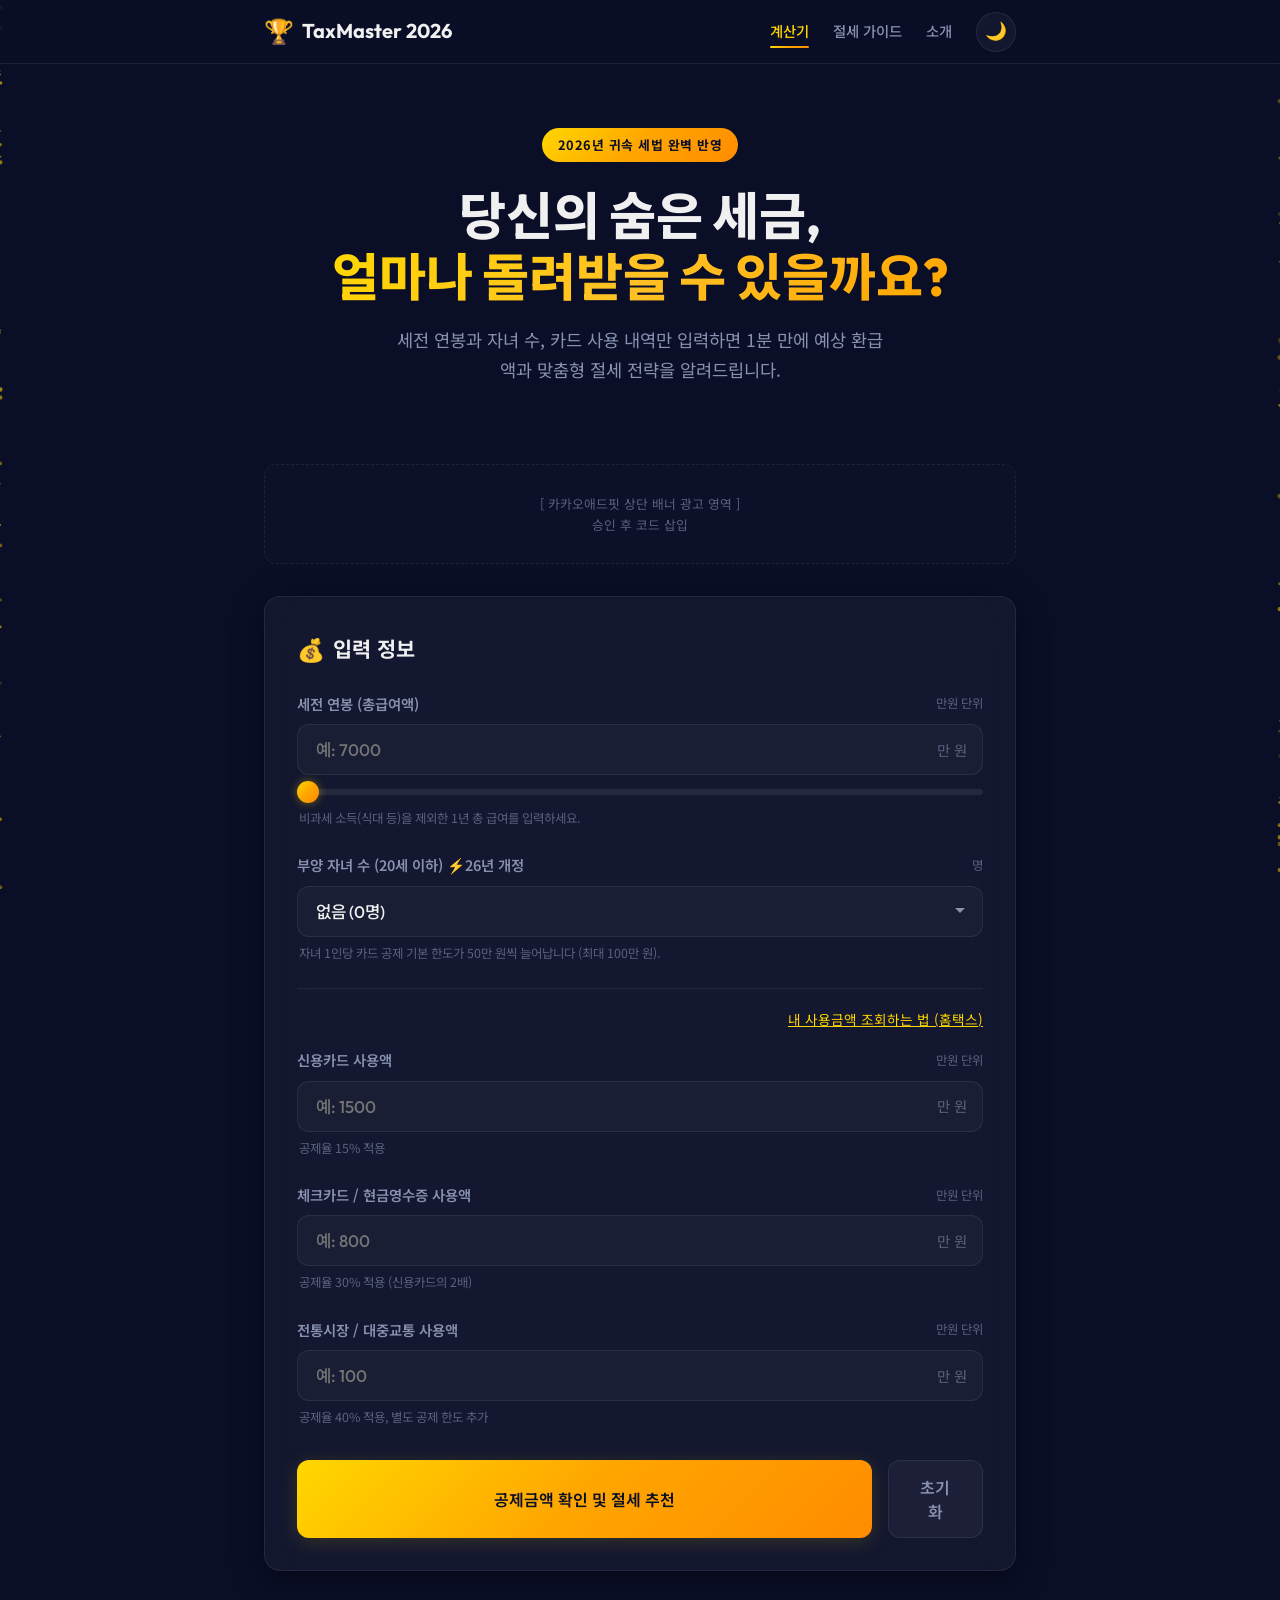
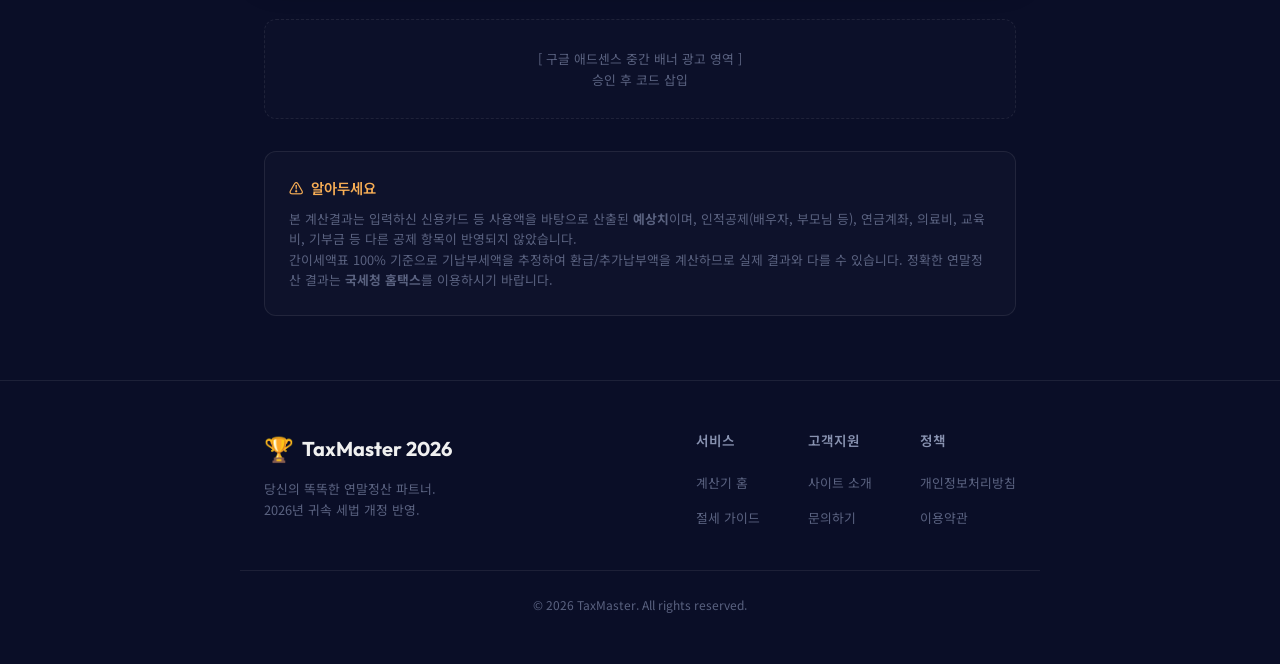
==== commit 4fa69b7d: "Add Google Search Console verification meta tag" ====
--- a/index.html
+++ b/index.html
@@ -6,6 +6,7 @@
   <title>2026 연말정산 절세 도우미 | 예상 환급액 계산기</title>
   <meta name="description" content="2026년 귀속 연말정산 절세 도우미. 세전 연봉, 부양 자녀 수, 신용카드, 현금영수증 사용액을 입력하고 예상 환급액과 절세 추천사항을 확인하세요.">
   <meta name="keywords" content="2026 연말정산, 연말정산 계산기, 신용카드 소득공제, 절세 도우미, 환급액 계산">
+  <meta name="google-site-verification" content="KXl_ew2zkMkxrWxBZW0CTXmmdy3YrcVkaQ8UkHzuSS4" />
   
   <!-- Fonts -->
   <link rel="preconnect" href="https://fonts.googleapis.com">
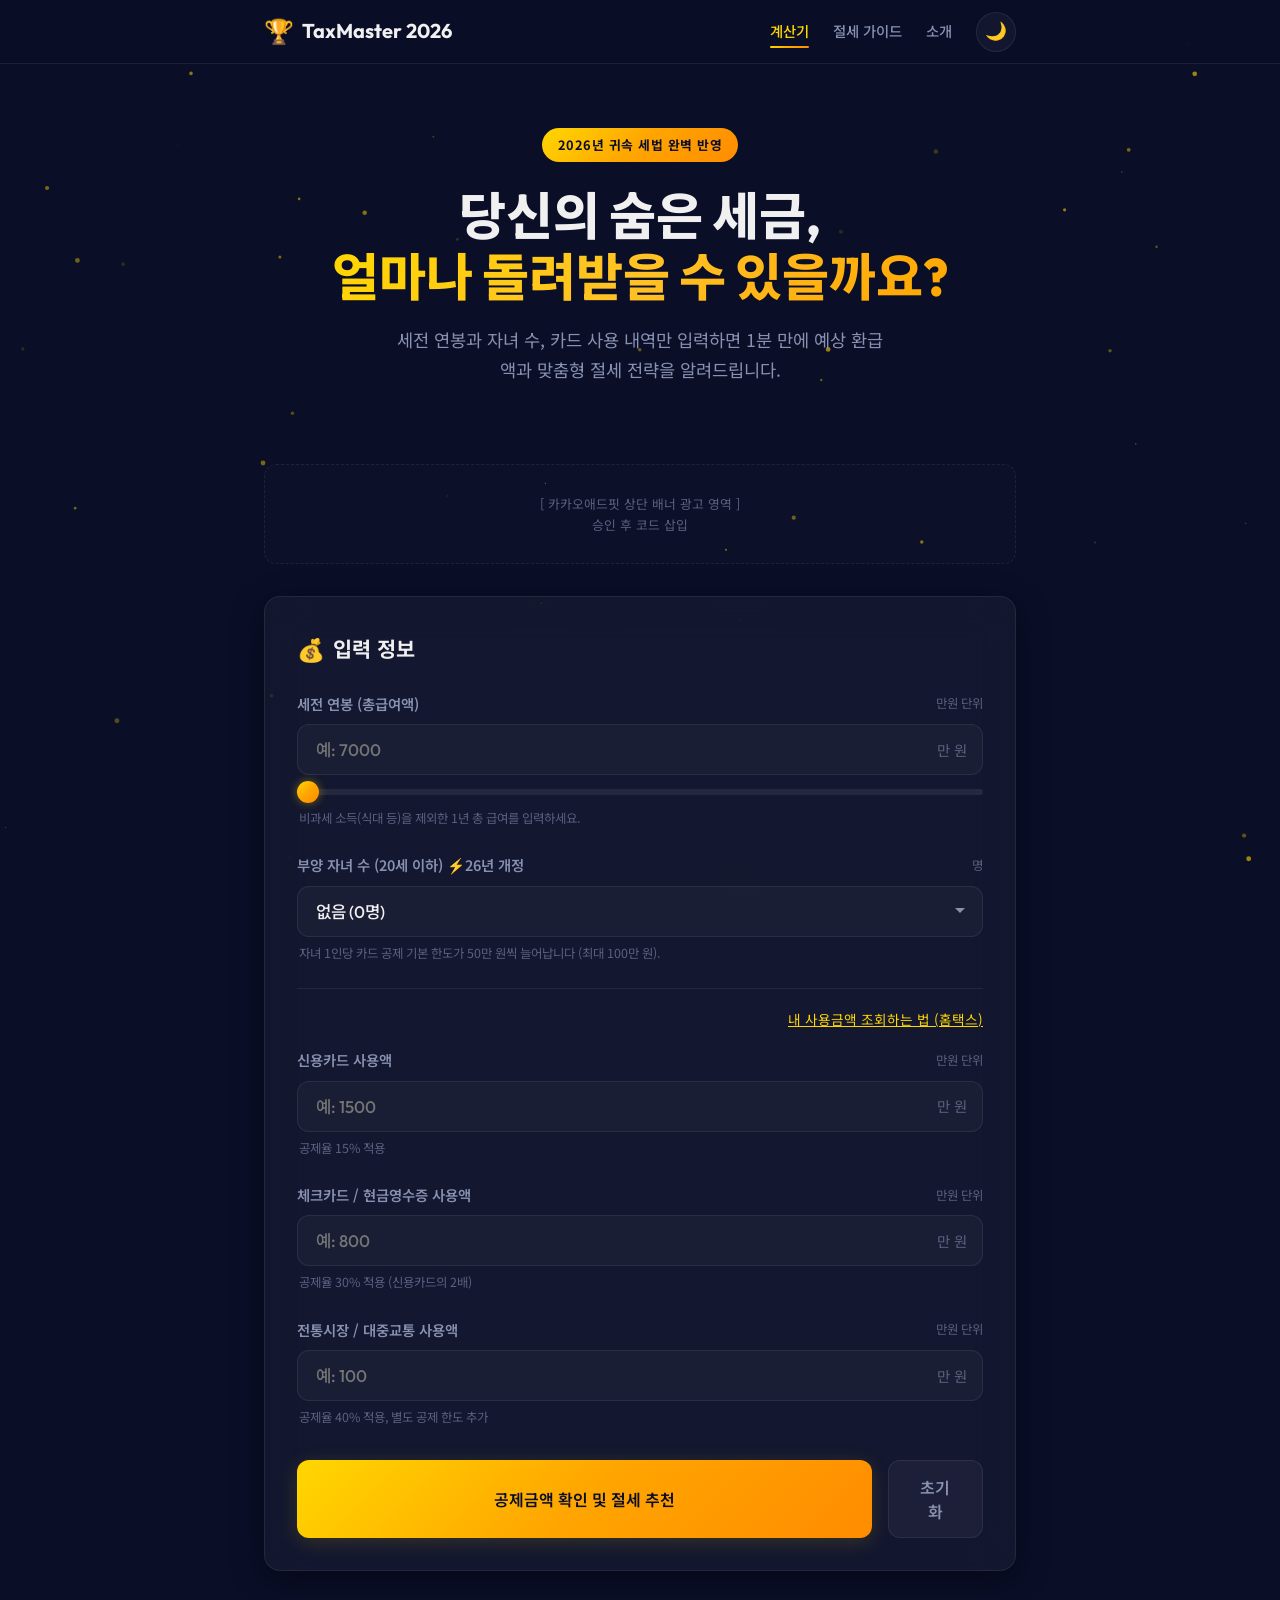
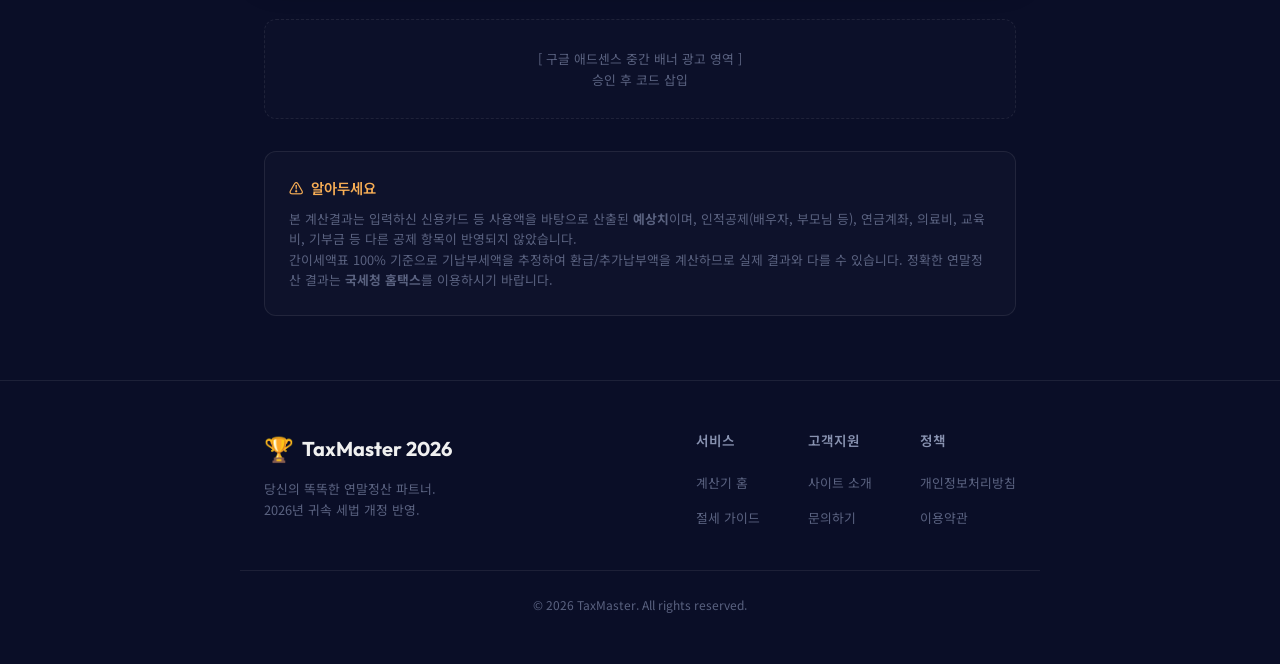
==== commit 88e5f9d5: "Add Naver Webmaster Tool verification meta tag" ====
--- a/index.html
+++ b/index.html
@@ -7,6 +7,7 @@
   <meta name="description" content="2026년 귀속 연말정산 절세 도우미. 세전 연봉, 부양 자녀 수, 신용카드, 현금영수증 사용액을 입력하고 예상 환급액과 절세 추천사항을 확인하세요.">
   <meta name="keywords" content="2026 연말정산, 연말정산 계산기, 신용카드 소득공제, 절세 도우미, 환급액 계산">
   <meta name="google-site-verification" content="KXl_ew2zkMkxrWxBZW0CTXmmdy3YrcVkaQ8UkHzuSS4" />
+  <meta name="naver-site-verification" content="8becb4f4aba8ead142f31398ebc32fd11b9d44aa" />
   
   <!-- Fonts -->
   <link rel="preconnect" href="https://fonts.googleapis.com">
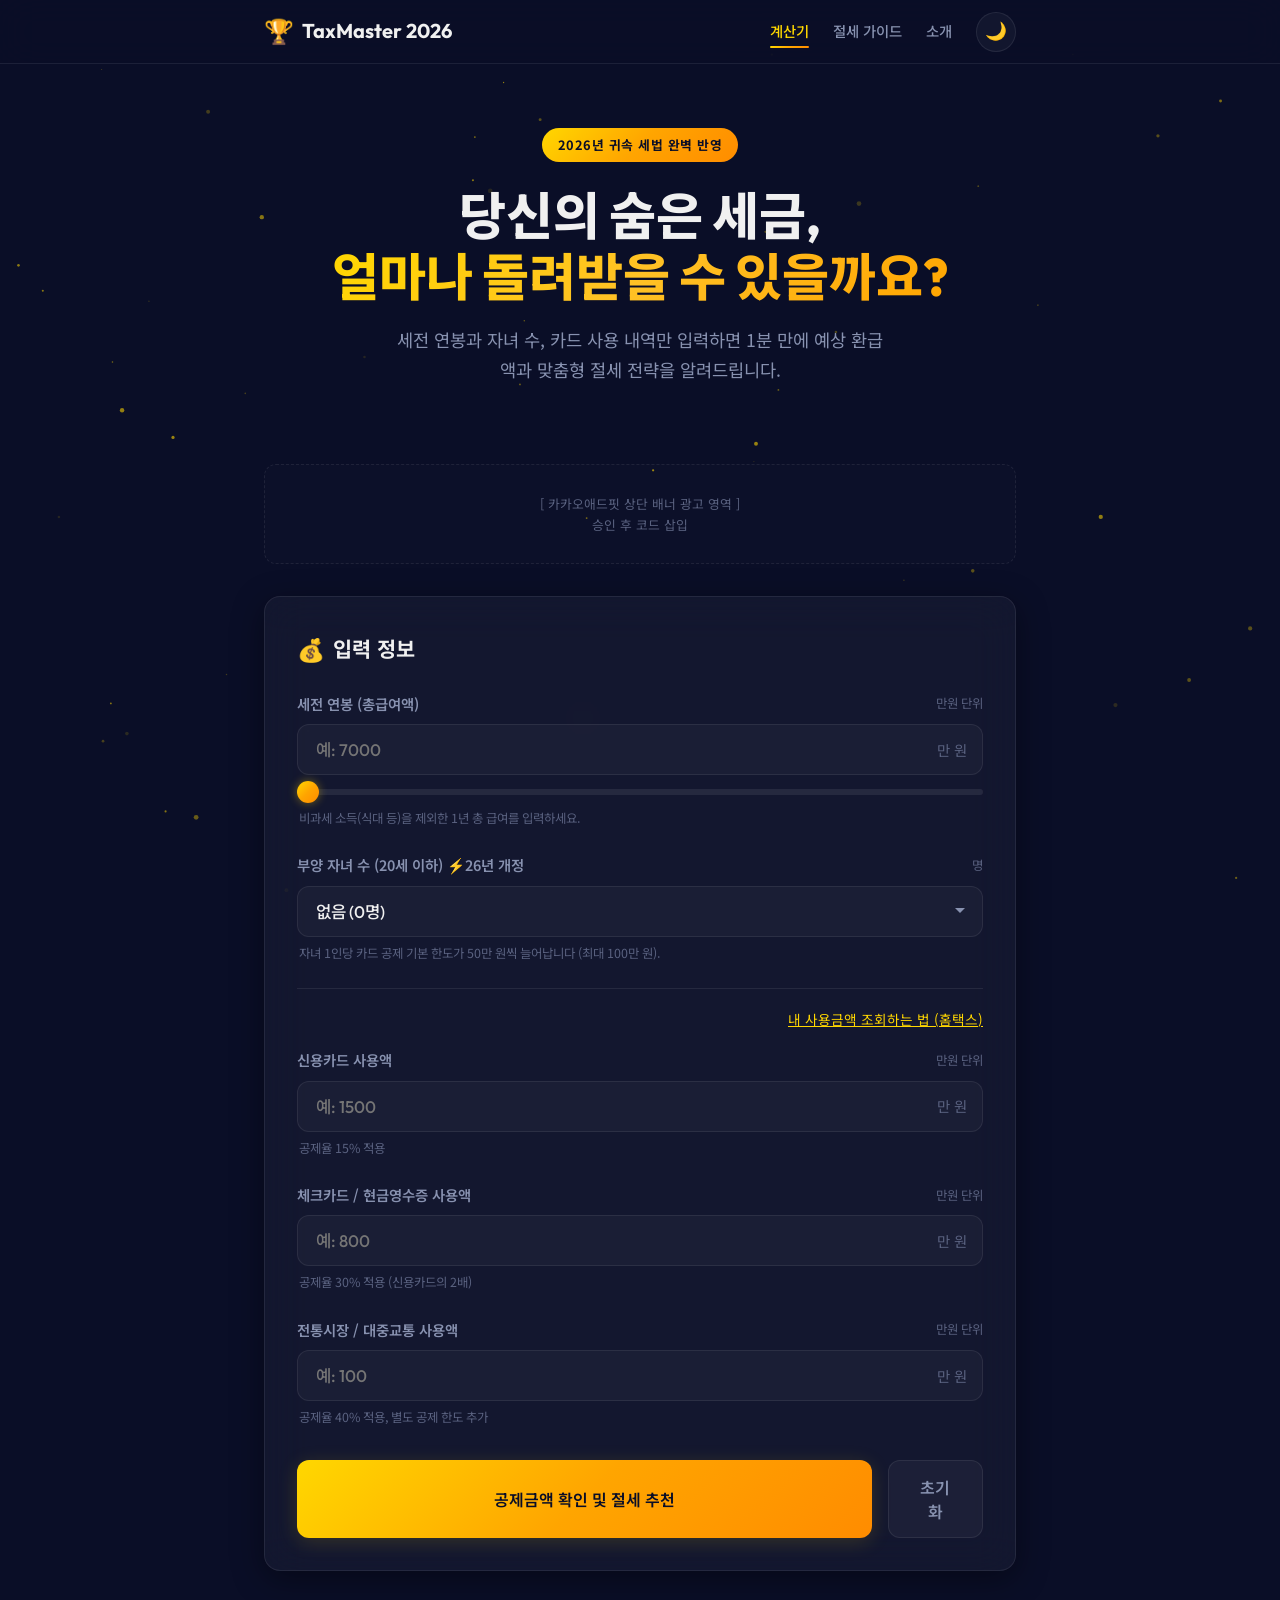
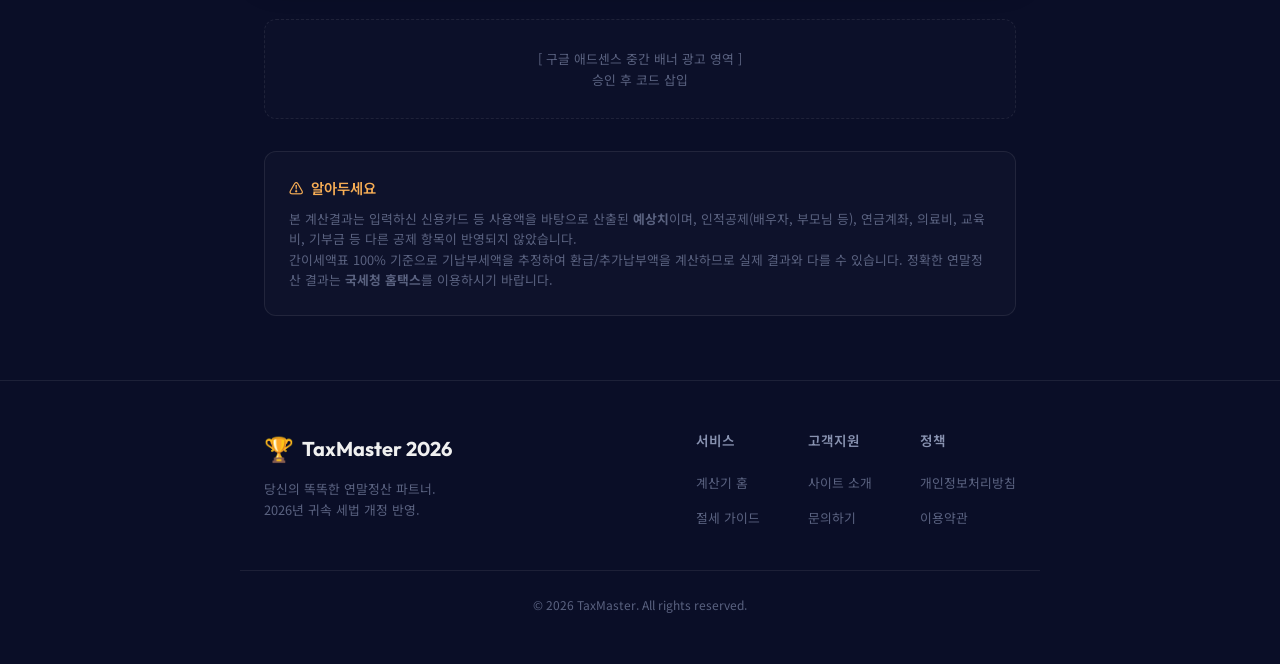
==== commit 85ed73de: "Update SEO metadata for Naver Webmaster Tool" ====
--- a/index.html
+++ b/index.html
@@ -4,8 +4,12 @@
   <meta charset="UTF-8">
   <meta name="viewport" content="width=device-width, initial-scale=1.0">
   <title>2026 연말정산 절세 도우미 | 예상 환급액 계산기</title>
-  <meta name="description" content="2026년 귀속 연말정산 절세 도우미. 세전 연봉, 부양 자녀 수, 신용카드, 현금영수증 사용액을 입력하고 예상 환급액과 절세 추천사항을 확인하세요.">
-  <meta name="keywords" content="2026 연말정산, 연말정산 계산기, 신용카드 소득공제, 절세 도우미, 환급액 계산">
+  <meta name="description" content="2026 연말정산 환급액 계산기. 연봉과 지출 내역을 입력하고 예상 환급액 및 맞춤형 절세 방법을 확인하세요.">
+  <meta name="keywords" content="2026 연말정산, 연말정산 환급, 연말정산 계산기, 절세 도우미, 환급액 계산">
+  <meta property="og:title" content="2026 연말정산 절세 도우미 | 예상 환급액 계산기">
+  <meta property="og:description" content="2026 연말정산 환급액 계산기. 연봉과 지출 내역을 입력하고 예상 환급액 및 맞춤형 절세 방법을 확인하세요.">
+  <meta property="og:type" content="website">
+  <meta property="og:url" content="https://hwangcoding.github.io/Tax_Calculator/">
   <meta name="google-site-verification" content="KXl_ew2zkMkxrWxBZW0CTXmmdy3YrcVkaQ8UkHzuSS4" />
   <meta name="naver-site-verification" content="8becb4f4aba8ead142f31398ebc32fd11b9d44aa" />
   
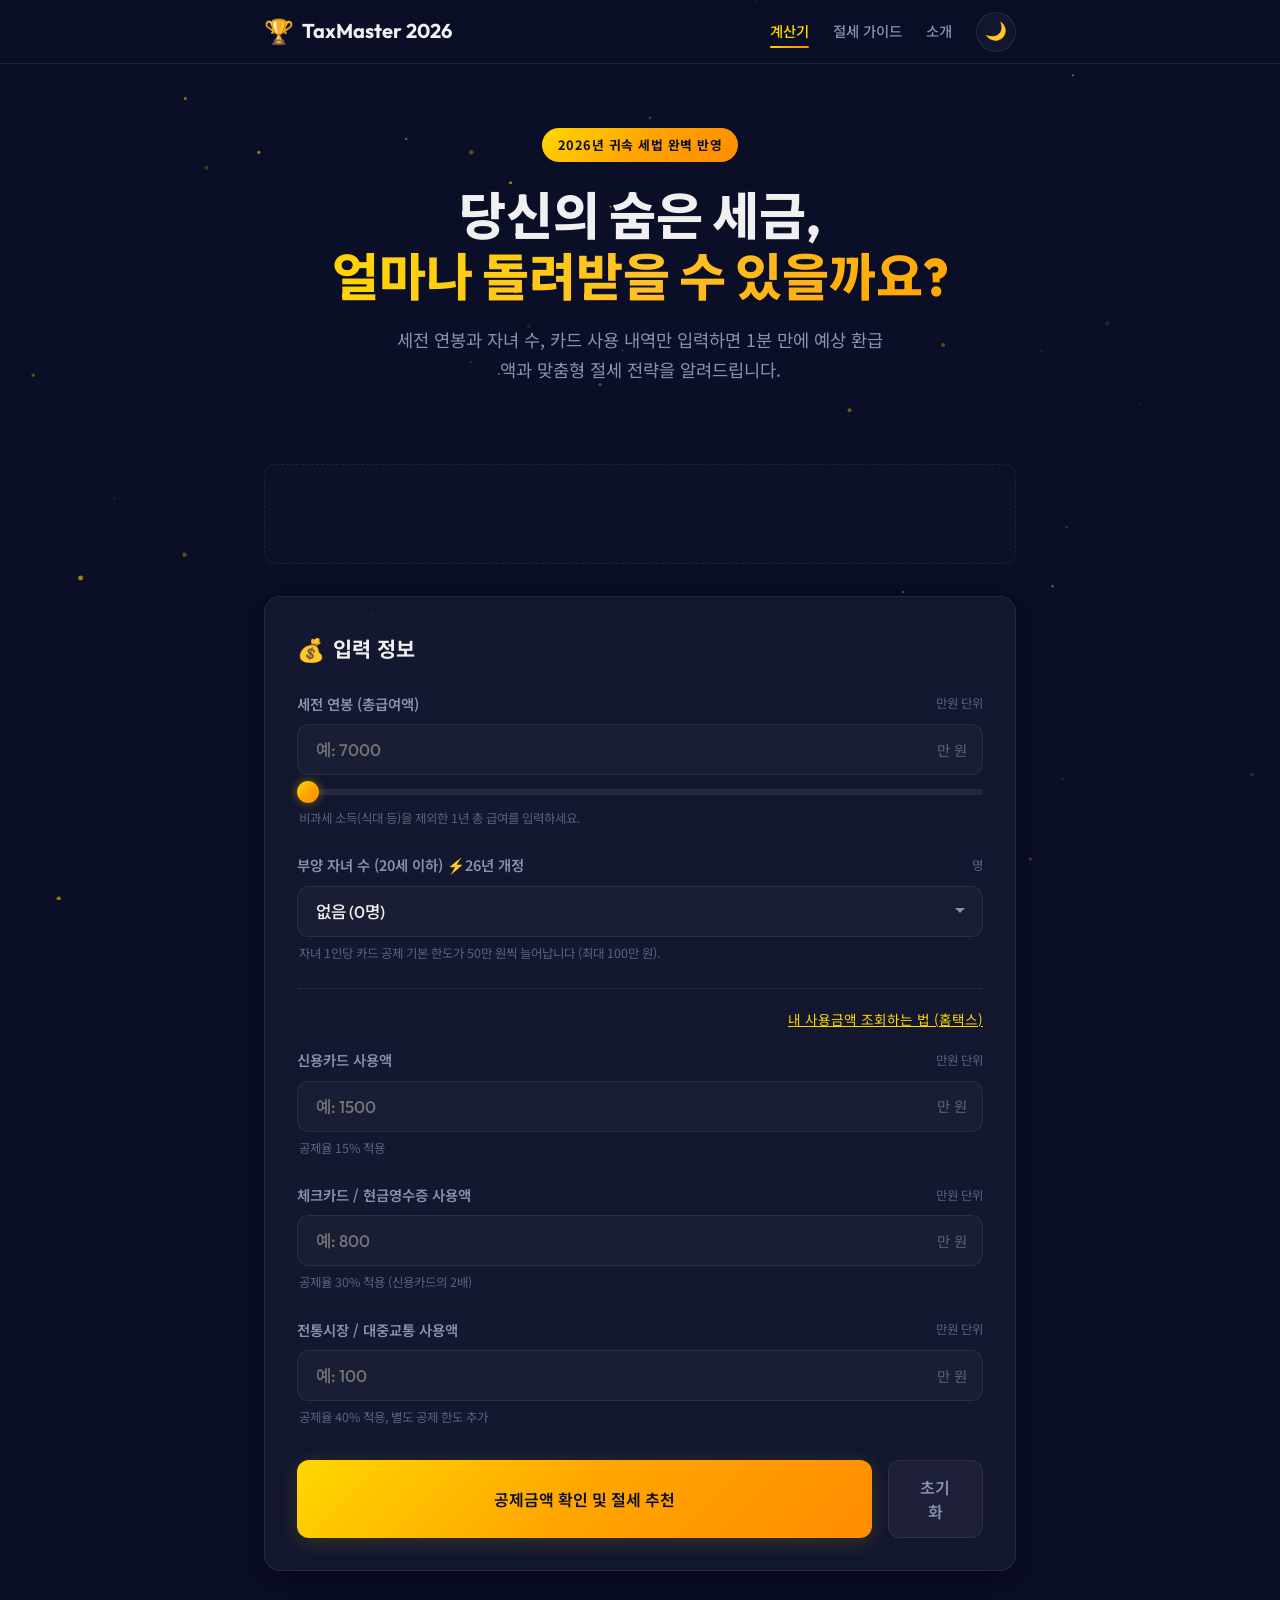
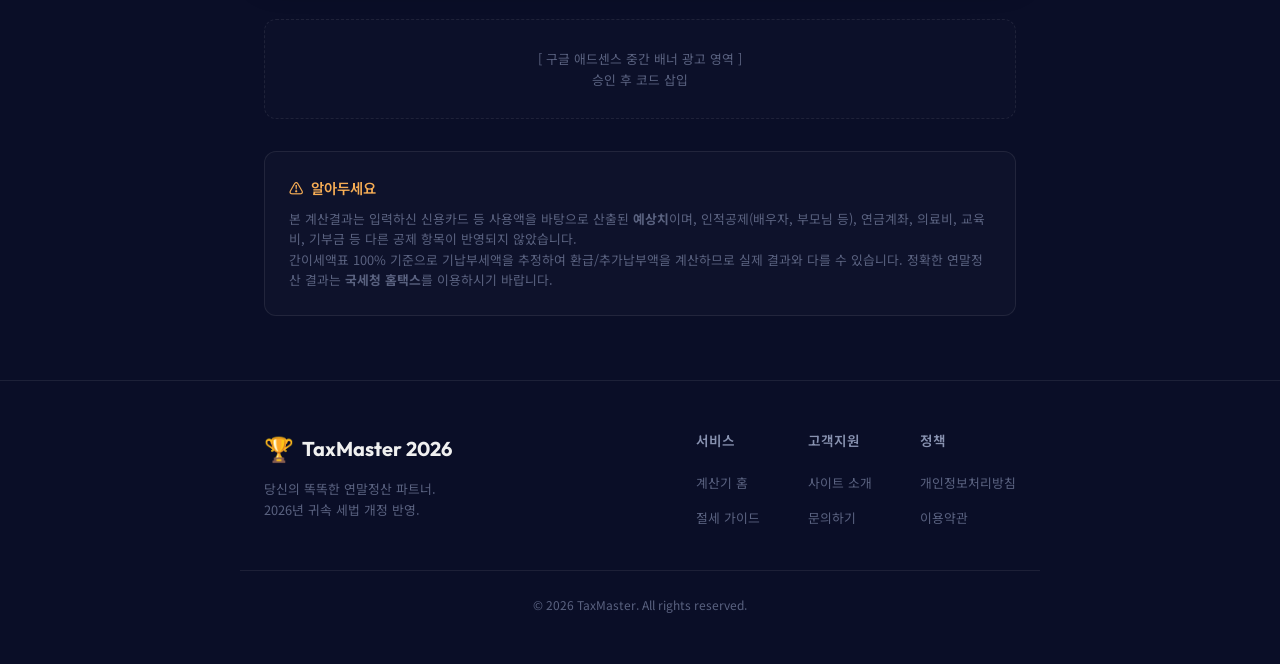
==== commit 10404b5e: "Add Kakao AdFit script to index.html" ====
--- a/index.html
+++ b/index.html
@@ -56,12 +56,12 @@
   <!-- AD AREA (Top) -->
   <div class="container">
     <div class="ad-slot">
-      <!-- 카카오 애드핏 광고 슬롯 (임시 placeholder) -->
-      [ 카카오애드핏 상단 배너 광고 영역 ]<br>승인 후 코드 삽입
-      <!-- 실제 적용 시 아래 코드 사용
-      <ins class="kakao_ad_area" style="display:none;" data-ad-unit="YOUR_ID" data-ad-width="320" data-ad-height="100"></ins>
-      <script type="text/javascript" src="//t1.daumcdn.net/kas/static/ba.min.js" async></script>
-      -->
+      <!-- 카카오 애드핏 광고 슬롯 -->
+      <ins class="kakao_ad_area" style="display:none;"
+      data-ad-unit = "DAN-8xt2MnfyXxCh8vIw"
+      data-ad-width = "320"
+      data-ad-height = "100"></ins>
+      <script type="text/javascript" src="//t1.kakaocdn.net/kas/static/ba.min.js" async></script>
     </div>
   </div>
 
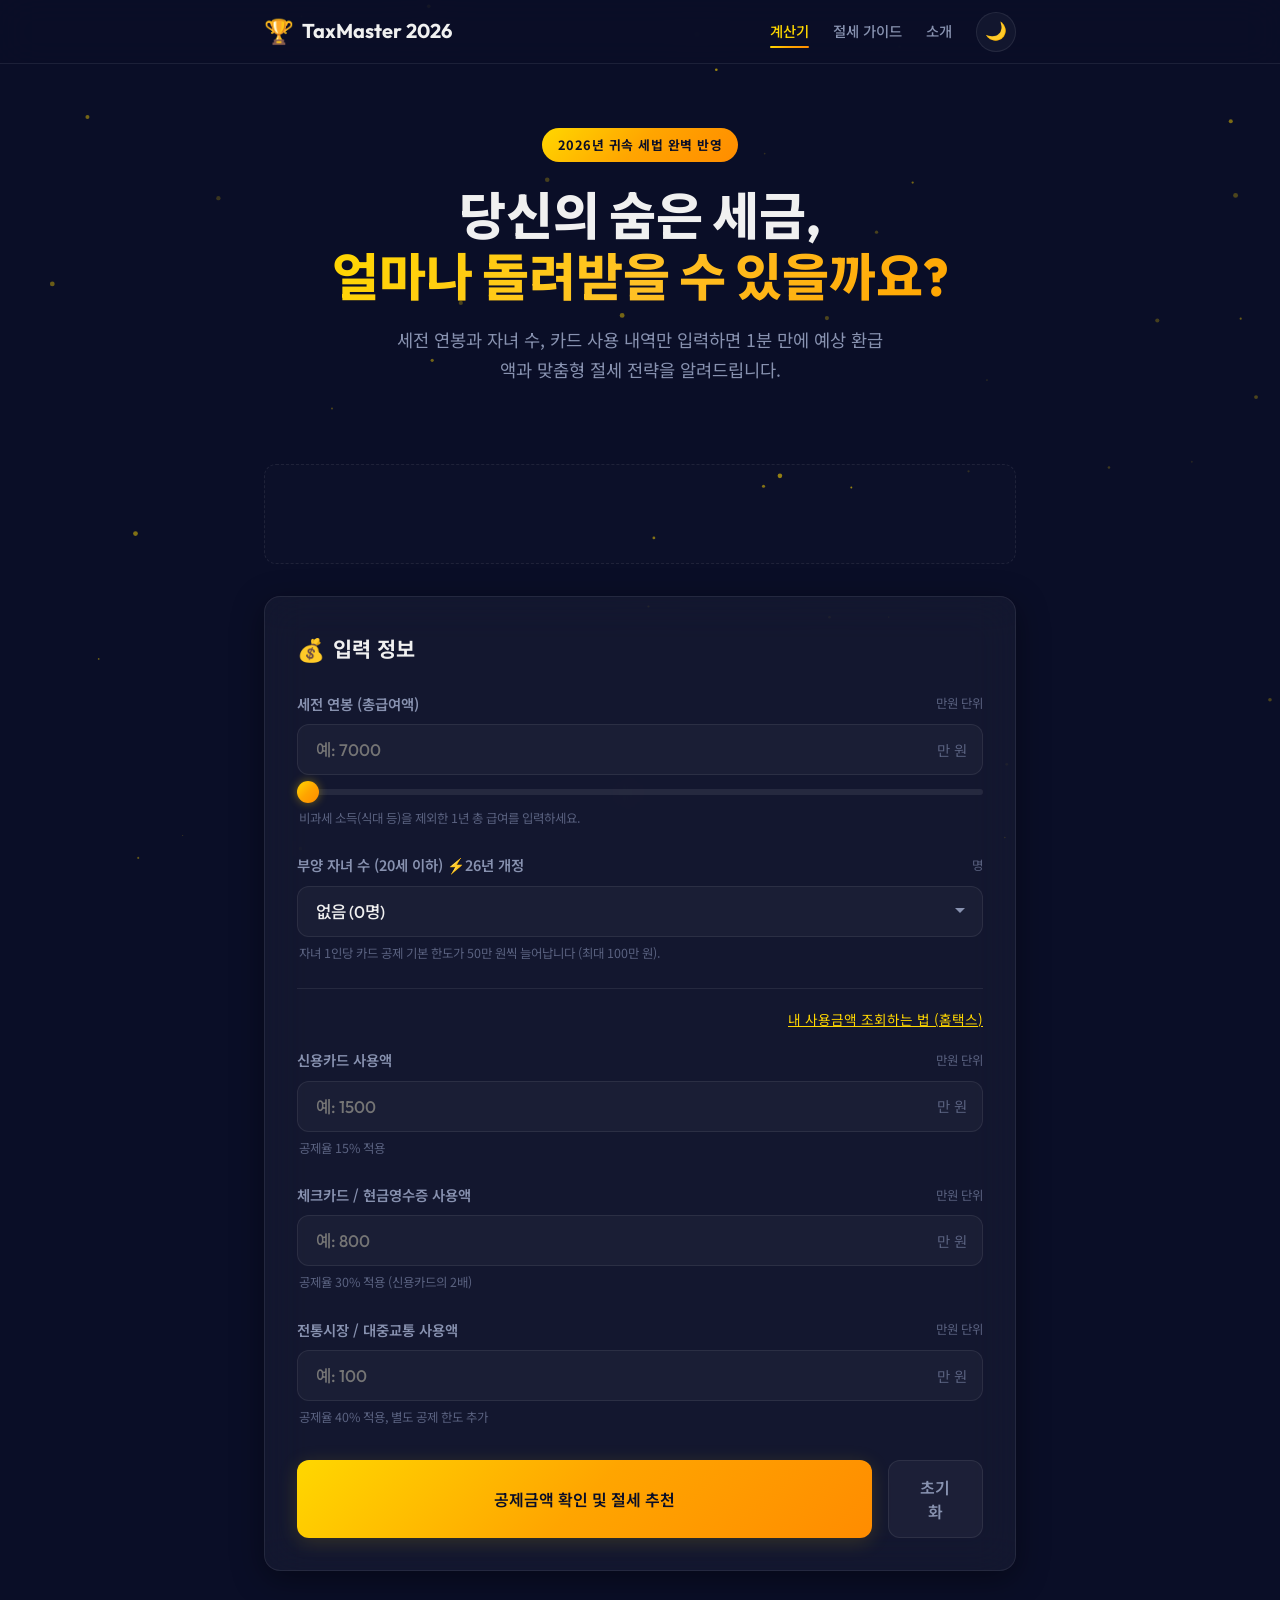
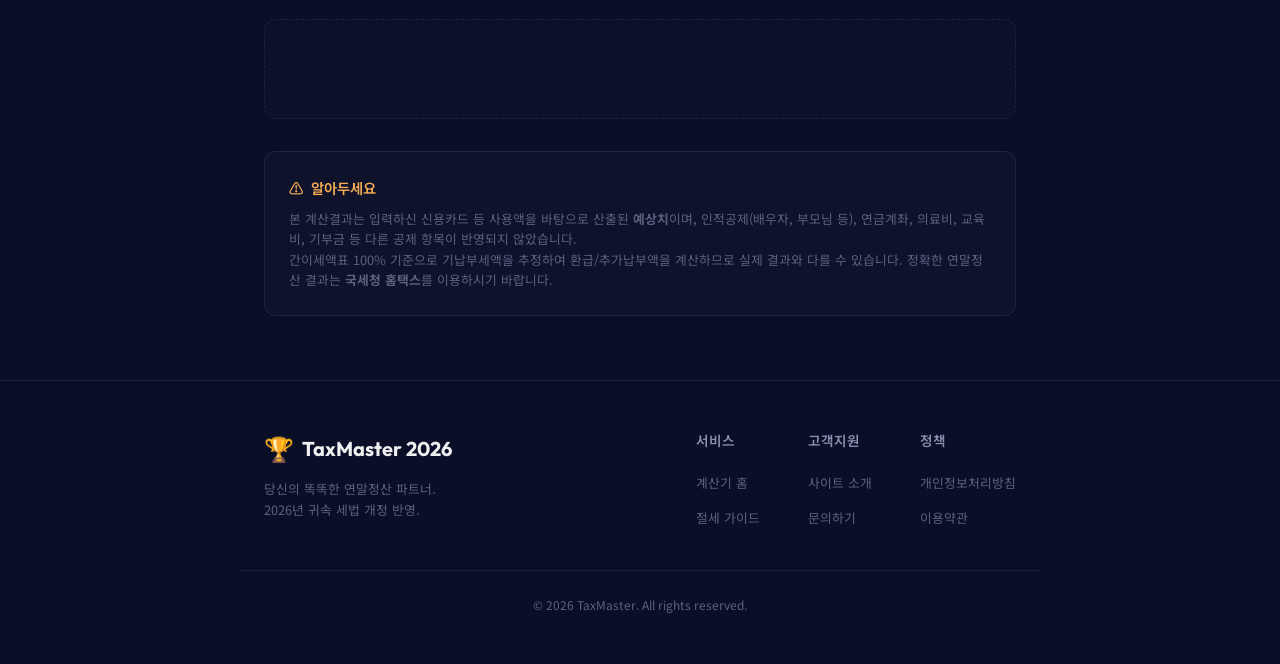
==== commit 2f446a06: "feat: Add Kakao AdFit ad slots to all pages" ====
--- a/index.html
+++ b/index.html
@@ -224,8 +224,12 @@
   <!-- AD AREA (Middle) -->
   <div class="container">
     <div class="ad-slot">
-      <!-- 구글 애드센스 광고 슬롯 (임시 placeholder) -->
-      [ 구글 애드센스 중간 배너 광고 영역 ]<br>승인 후 코드 삽입
+      <!-- 카카오 애드핏 광고 슬롯 (Middle) -->
+      <ins class="kakao_ad_area" style="display:none;"
+      data-ad-unit = "DAN-aPYEkpSu79C3KJ6F"
+      data-ad-width = "300"
+      data-ad-height = "250"></ins>
+      <script type="text/javascript" src="//t1.kakaocdn.net/kas/static/ba.min.js" async></script>
     </div>
   </div>
 
@@ -301,6 +305,15 @@
     </div>
   </div>
 
+  <!-- PC Side Ad -->
+  <div class="side-ad-container">
+    <ins class="kakao_ad_area" style="display:none;"
+    data-ad-unit = "DAN-VArq1Zz8I7eBCwFj"
+    data-ad-width = "160"
+    data-ad-height = "600"></ins>
+    <script type="text/javascript" src="//t1.kakaocdn.net/kas/static/ba.min.js" async></script>
+  </div>
+
   <!-- Scripts -->
   <script src="js/storage.js"></script>
   <script src="js/calculator.js"></script>
--- a/css/style.css
+++ b/css/style.css
@@ -933,6 +933,21 @@
 .hidden { display: none !important; }
 
 /* ---- Responsive ---- */
+/* ---- Side Ad (PC) ---- */
+.side-ad-container {
+  position: fixed;
+  top: 50%;
+  transform: translateY(-50%);
+  right: calc(50% - 400px - 180px);
+  z-index: 100;
+}
+
+@media (max-width: 1200px) {
+  .side-ad-container {
+    display: none;
+  }
+}
+
 @media (max-width: 768px) {
   :root {
     --space-xl: 24px;
